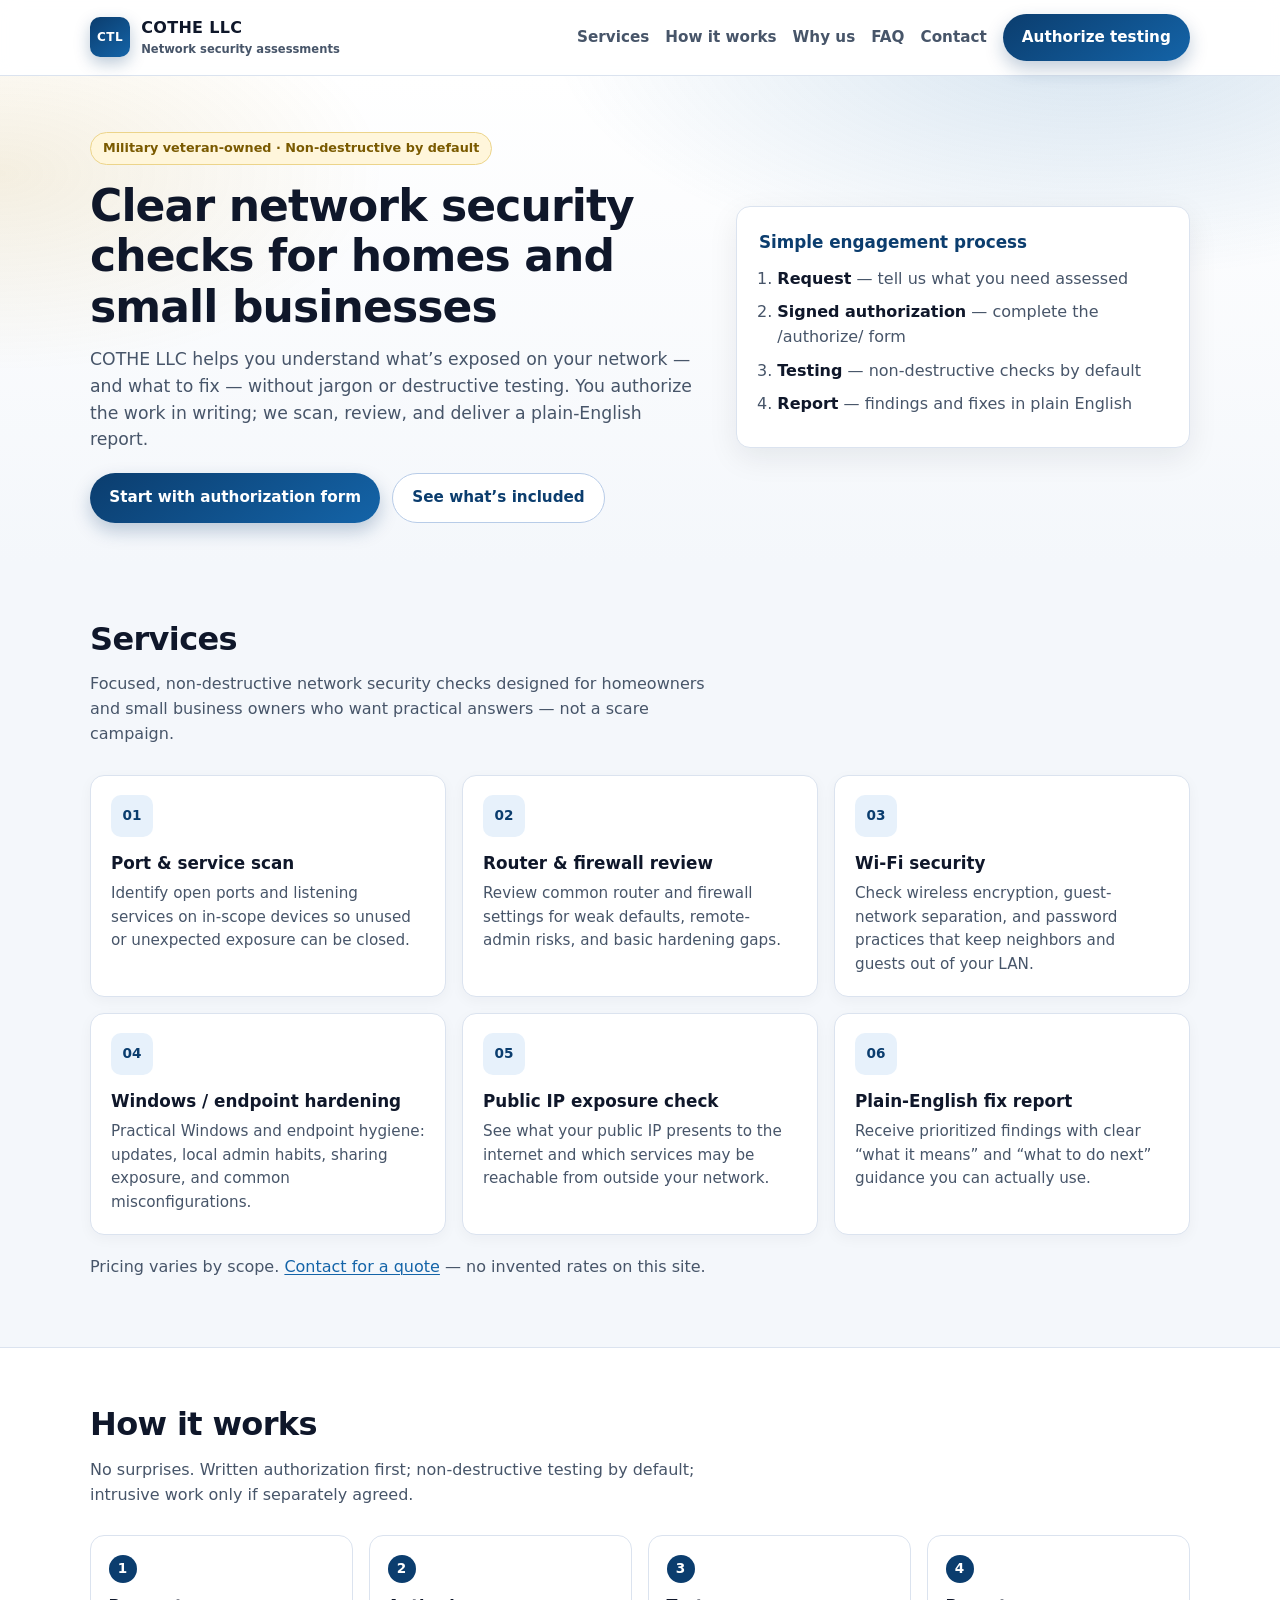
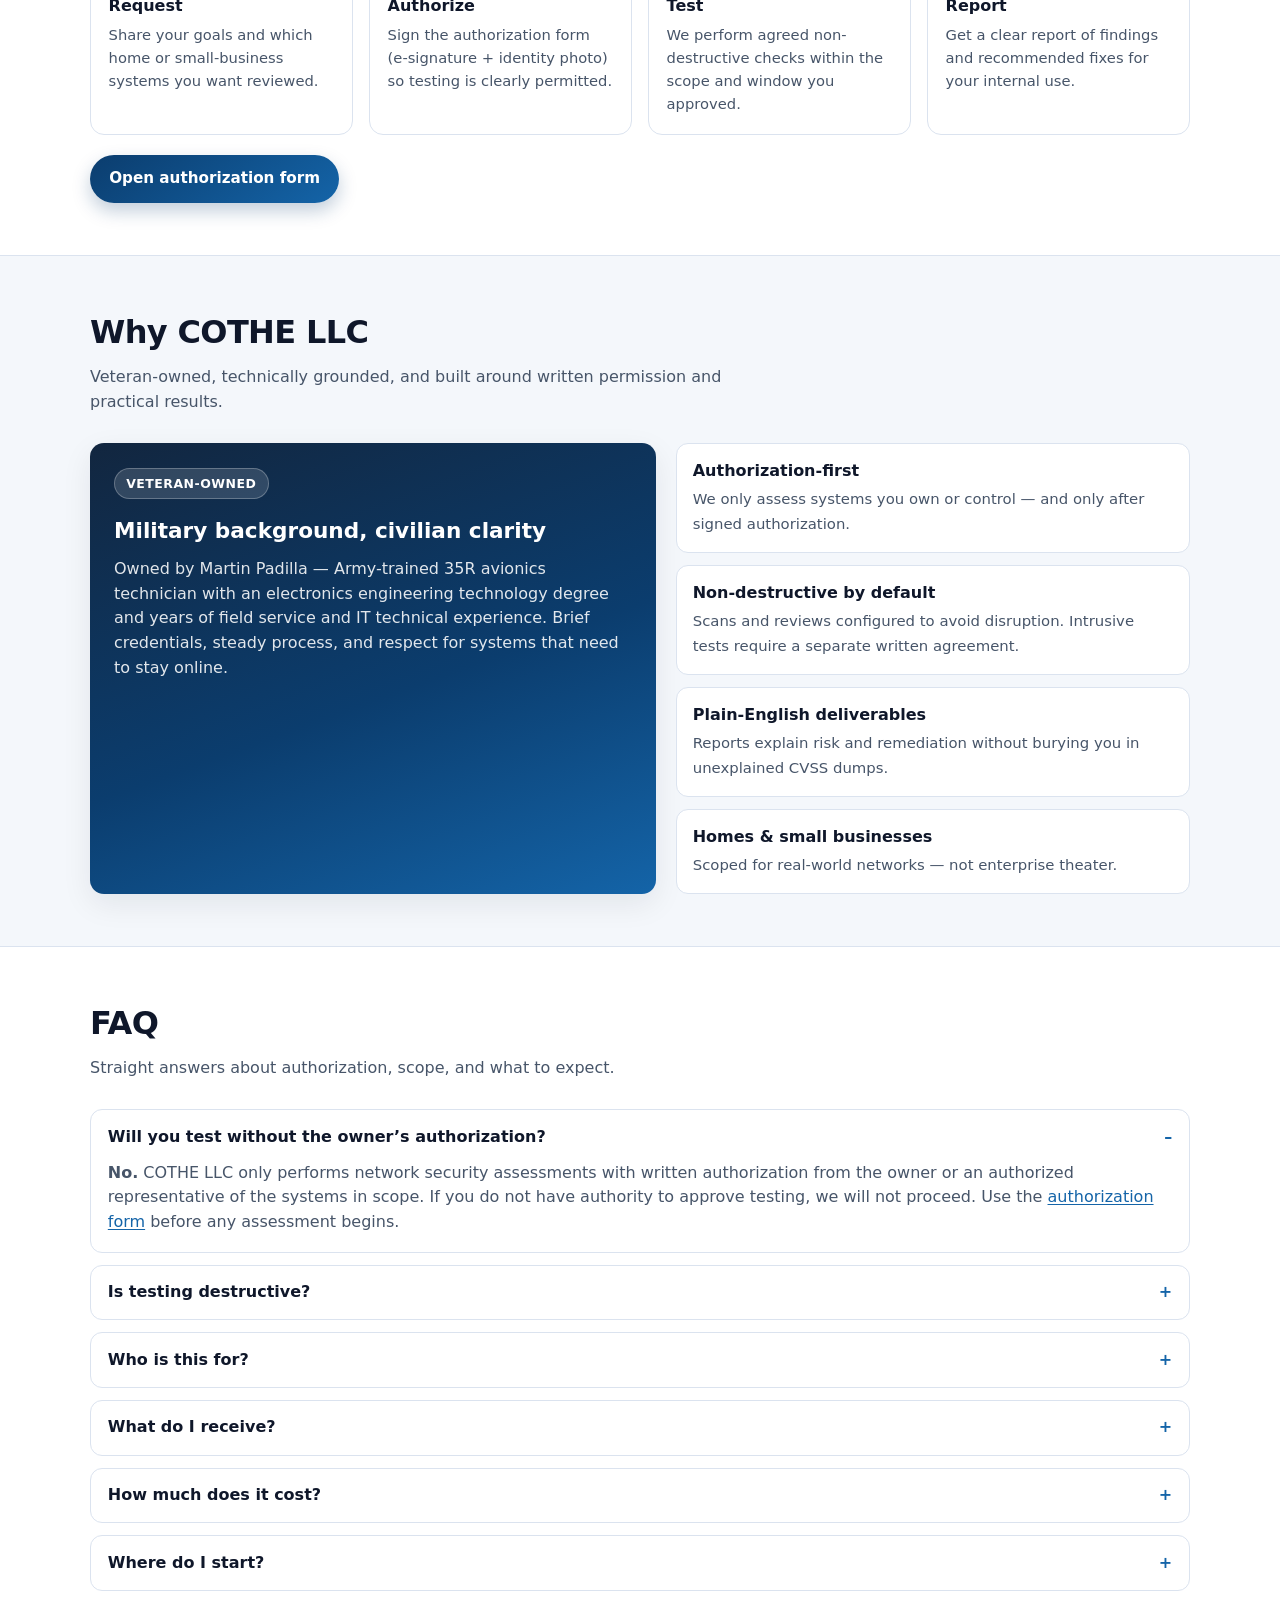
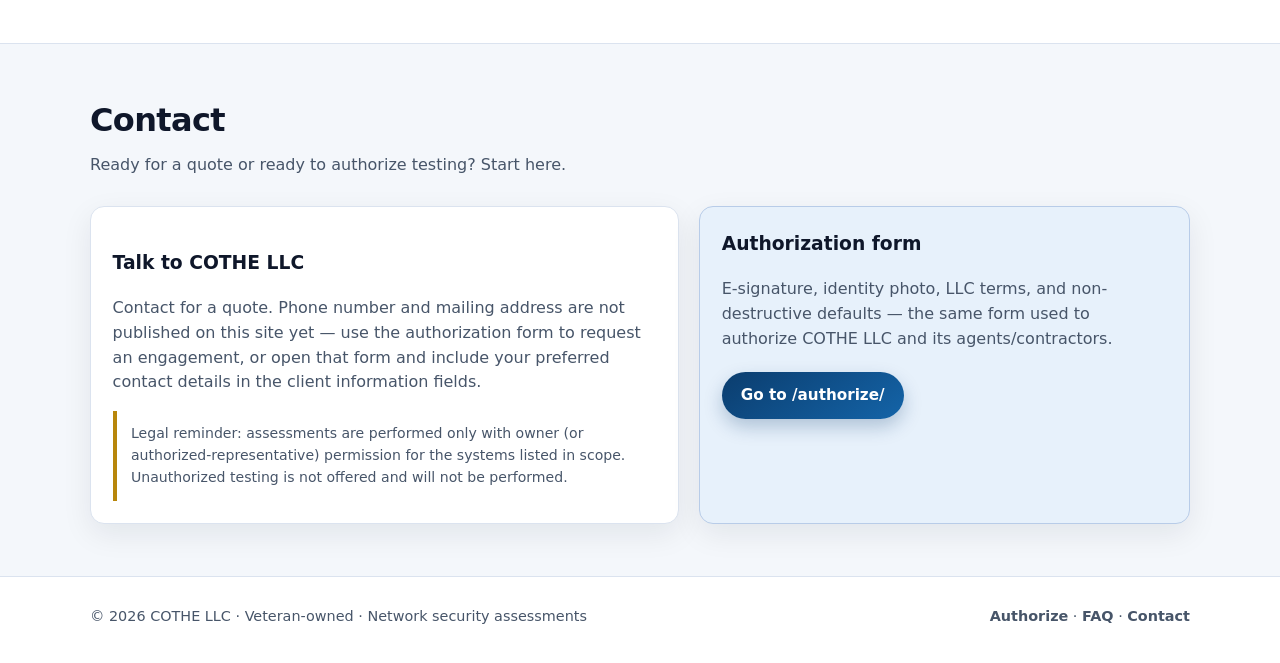
==== index.html @ 84a48ce0 "Initial COTHE LLC site with authorization form Veteran-owned network security assessment site and /a" ====
<!DOCTYPE html>
<html lang="en">
<head>
  <meta charset="UTF-8" />
  <meta name="viewport" content="width=device-width, initial-scale=1" />
  <meta name="description" content="COTHE LLC — veteran-owned network security assessments for homes and small businesses. Non-destructive checks with clear, plain-English reports." />
  <title>COTHE LLC — Network Security Assessments</title>
  <link rel="stylesheet" href="css/styles.css" />
</head>
<body>
  <header class="site-header">
    <div class="container nav">
      <a class="brand" href="./">
        <div class="brand-mark">CTL</div>
        <div>
          COTHE LLC
          <span>Network security assessments</span>
        </div>
      </a>
      <ul class="nav-links">
        <li><a href="#services">Services</a></li>
        <li><a href="#how">How it works</a></li>
        <li><a href="#why">Why us</a></li>
        <li><a href="#faq">FAQ</a></li>
        <li><a href="#contact">Contact</a></li>
        <li><a class="btn btn-primary" href="authorize/">Authorize testing</a></li>
      </ul>
    </div>
  </header>

  <main>
    <section class="hero">
      <div class="container hero-grid">
        <div>
          <div class="eyebrow">Military veteran-owned · Non-destructive by default</div>
          <h1>Clear network security checks for homes and small businesses</h1>
          <p class="lead">
            COTHE LLC helps you understand what’s exposed on your network — and what to fix —
            without jargon or destructive testing. You authorize the work in writing; we scan,
            review, and deliver a plain-English report.
          </p>
          <div class="btn-row">
            <a class="btn btn-primary" href="authorize/">Start with authorization form</a>
            <a class="btn btn-secondary" href="#services">See what’s included</a>
          </div>
        </div>
        <aside class="hero-card" aria-label="Engagement process">
          <h2>Simple engagement process</h2>
          <ol>
            <li><strong>Request</strong> — tell us what you need assessed</li>
            <li><strong>Signed authorization</strong> — complete the /authorize/ form</li>
            <li><strong>Testing</strong> — non-destructive checks by default</li>
            <li><strong>Report</strong> — findings and fixes in plain English</li>
          </ol>
        </aside>
      </div>
    </section>

    <section id="services">
      <div class="container">
        <div class="section-head">
          <h2>Services</h2>
          <p>
            Focused, non-destructive network security checks designed for homeowners and small
            business owners who want practical answers — not a scare campaign.
          </p>
        </div>
        <div class="cards">
          <article class="card">
            <div class="icon">01</div>
            <h3>Port &amp; service scan</h3>
            <p>Identify open ports and listening services on in-scope devices so unused or unexpected exposure can be closed.</p>
          </article>
          <article class="card">
            <div class="icon">02</div>
            <h3>Router &amp; firewall review</h3>
            <p>Review common router and firewall settings for weak defaults, remote-admin risks, and basic hardening gaps.</p>
          </article>
          <article class="card">
            <div class="icon">03</div>
            <h3>Wi‑Fi security</h3>
            <p>Check wireless encryption, guest-network separation, and password practices that keep neighbors and guests out of your LAN.</p>
          </article>
          <article class="card">
            <div class="icon">04</div>
            <h3>Windows / endpoint hardening</h3>
            <p>Practical Windows and endpoint hygiene: updates, local admin habits, sharing exposure, and common misconfigurations.</p>
          </article>
          <article class="card">
            <div class="icon">05</div>
            <h3>Public IP exposure check</h3>
            <p>See what your public IP presents to the internet and which services may be reachable from outside your network.</p>
          </article>
          <article class="card">
            <div class="icon">06</div>
            <h3>Plain-English fix report</h3>
            <p>Receive prioritized findings with clear “what it means” and “what to do next” guidance you can actually use.</p>
          </article>
        </div>
        <p class="muted" style="margin-top:1.25rem;">
          Pricing varies by scope. <a href="#contact">Contact for a quote</a> — no invented rates on this site.
        </p>
      </div>
    </section>

    <section id="how" class="alt">
      <div class="container">
        <div class="section-head">
          <h2>How it works</h2>
          <p>No surprises. Written authorization first; non-destructive testing by default; intrusive work only if separately agreed.</p>
        </div>
        <div class="steps">
          <div class="step">
            <h3>Request</h3>
            <p>Share your goals and which home or small-business systems you want reviewed.</p>
          </div>
          <div class="step">
            <h3>Authorize</h3>
            <p>Sign the authorization form (e-signature + identity photo) so testing is clearly permitted.</p>
          </div>
          <div class="step">
            <h3>Test</h3>
            <p>We perform agreed non-destructive checks within the scope and window you approved.</p>
          </div>
          <div class="step">
            <h3>Report</h3>
            <p>Get a clear report of findings and recommended fixes for your internal use.</p>
          </div>
        </div>
        <div class="btn-row">
          <a class="btn btn-primary" href="authorize/">Open authorization form</a>
        </div>
      </div>
    </section>

    <section id="why">
      <div class="container">
        <div class="section-head">
          <h2>Why COTHE LLC</h2>
          <p>Veteran-owned, technically grounded, and built around written permission and practical results.</p>
        </div>
        <div class="why-grid">
          <div class="badge-card">
            <div class="tag">Veteran-owned</div>
            <h3>Military background, civilian clarity</h3>
            <p>
              Owned by Martin Padilla — Army-trained 35R avionics technician with an electronics
              engineering technology degree and years of field service and IT technical experience.
              Brief credentials, steady process, and respect for systems that need to stay online.
            </p>
          </div>
          <ul class="why-list">
            <li>
              <strong>Authorization-first</strong>
              <span>We only assess systems you own or control — and only after signed authorization.</span>
            </li>
            <li>
              <strong>Non-destructive by default</strong>
              <span>Scans and reviews configured to avoid disruption. Intrusive tests require a separate written agreement.</span>
            </li>
            <li>
              <strong>Plain-English deliverables</strong>
              <span>Reports explain risk and remediation without burying you in unexplained CVSS dumps.</span>
            </li>
            <li>
              <strong>Homes &amp; small businesses</strong>
              <span>Scoped for real-world networks — not enterprise theater.</span>
            </li>
          </ul>
        </div>
      </div>
    </section>

    <section id="faq" class="alt">
      <div class="container">
        <div class="section-head">
          <h2>FAQ</h2>
          <p>Straight answers about authorization, scope, and what to expect.</p>
        </div>
        <div class="faq">
          <details class="faq-item" open>
            <summary>Will you test without the owner’s authorization?</summary>
            <p>
              <strong>No.</strong> COTHE LLC only performs network security assessments with written authorization
              from the owner or an authorized representative of the systems in scope. If you do not have authority
              to approve testing, we will not proceed. Use the <a href="authorize/">authorization form</a> before any assessment begins.
            </p>
          </details>
          <details class="faq-item">
            <summary>Is testing destructive?</summary>
            <p>
              Non-destructive checks are the default (discovery, careful scanning, configuration review, and similar work).
              Intrusive or disruptive testing is not authorized unless separately agreed in writing.
            </p>
          </details>
          <details class="faq-item">
            <summary>Who is this for?</summary>
            <p>
              Homeowners and small businesses that want a practical look at network exposure, Wi‑Fi hygiene,
              router/firewall basics, and endpoint hardening — with a clear fix list afterward.
            </p>
          </details>
          <details class="faq-item">
            <summary>What do I receive?</summary>
            <p>
              A plain-English report for your internal use: what was checked, what matters most, and recommended next steps.
              We do not claim every possible issue will be found; assessments are point-in-time.
            </p>
          </details>
          <details class="faq-item">
            <summary>How much does it cost?</summary>
            <p>
              Scope drives cost. Contact for a quote after describing your network and goals. This site does not list prices.
            </p>
          </details>
          <details class="faq-item">
            <summary>Where do I start?</summary>
            <p>
              Read the process above, then complete the signed <a href="authorize/">authorization form</a>.
              You can also reach out through the contact section for a quote before authorizing.
            </p>
          </details>
        </div>
      </div>
    </section>

    <section id="contact">
      <div class="container">
        <div class="section-head">
          <h2>Contact</h2>
          <p>Ready for a quote or ready to authorize testing? Start here.</p>
        </div>
        <div class="contact-box">
          <div class="contact-card">
            <h3>Talk to COTHE LLC</h3>
            <p class="muted">
              Contact for a quote. Phone number and mailing address are not published on this site yet —
              use the authorization form to request an engagement, or open that form and include your
              preferred contact details in the client information fields.
            </p>
            <div class="legal-note">
              Legal reminder: assessments are performed only with owner (or authorized-representative) permission
              for the systems listed in scope. Unauthorized testing is not offered and will not be performed.
            </div>
          </div>
          <div class="cta-card">
            <h3>Authorization form</h3>
            <p class="muted">
              E-signature, identity photo, LLC terms, and non-destructive defaults — the same form used to authorize COTHE LLC and its agents/contractors.
            </p>
            <div class="btn-row">
              <a class="btn btn-primary" href="authorize/">Go to /authorize/</a>
            </div>
          </div>
        </div>
      </div>
    </section>
  </main>

  <footer class="site-footer">
    <div class="container footer-row">
      <div>© <span id="y"></span> COTHE LLC · Veteran-owned · Network security assessments</div>
      <div>
        <a href="authorize/">Authorize</a>
        ·
        <a href="#faq">FAQ</a>
        ·
        <a href="#contact">Contact</a>
      </div>
    </div>
  </footer>
  <script>
    document.getElementById("y").textContent = new Date().getFullYear();
  </script>
</body>
</html>
---- css/styles.css ----
:root {
  --ink: #0f172a;
  --muted: #475569;
  --line: #dbe3ef;
  --bg: #f4f7fb;
  --paper: #ffffff;
  --accent: #0b3d6e;
  --accent-2: #1464a8;
  --accent-soft: #e7f1fb;
  --gold: #b8860b;
  --gold-soft: #fff6db;
  --ok: #166534;
  --shadow: 0 10px 30px rgba(15, 23, 42, 0.08);
  --radius: 14px;
  --max: 1100px;
}

* { box-sizing: border-box; }
html { scroll-behavior: smooth; }
body {
  margin: 0;
  font-family: "Segoe UI", system-ui, -apple-system, sans-serif;
  color: var(--ink);
  background: var(--bg);
  line-height: 1.55;
  font-size: 16px;
  -webkit-text-size-adjust: 100%;
}

img { max-width: 100%; display: block; }
a { color: var(--accent-2); text-decoration-thickness: 1px; text-underline-offset: 2px; }
a:hover { color: var(--accent); }

.container {
  width: min(100% - 2rem, var(--max));
  margin-inline: auto;
}

/* Header */
.site-header {
  position: sticky;
  top: 0;
  z-index: 50;
  background: rgba(255,255,255,0.92);
  backdrop-filter: blur(10px);
  border-bottom: 1px solid var(--line);
}
.nav {
  display: flex;
  align-items: center;
  justify-content: space-between;
  gap: 1rem;
  padding: 0.85rem 0;
}
.brand {
  display: flex;
  align-items: center;
  gap: 0.7rem;
  text-decoration: none;
  color: var(--ink);
  font-weight: 800;
  letter-spacing: 0.02em;
}
.brand-mark {
  width: 40px;
  height: 40px;
  border-radius: 10px;
  background: linear-gradient(145deg, var(--accent), var(--accent-2));
  color: #fff;
  display: grid;
  place-items: center;
  font-size: 0.75rem;
  font-weight: 800;
  letter-spacing: 0.04em;
  box-shadow: 0 6px 16px rgba(11, 61, 110, 0.28);
}
.brand span { display: block; font-size: 0.72rem; font-weight: 600; color: var(--muted); letter-spacing: 0; }

.nav-links {
  display: flex;
  flex-wrap: wrap;
  gap: 0.35rem 1rem;
  align-items: center;
  list-style: none;
  margin: 0;
  padding: 0;
}
.nav-links a {
  text-decoration: none;
  color: var(--muted);
  font-size: 0.95rem;
  font-weight: 600;
}
.nav-links a:hover { color: var(--accent); }

.btn {
  display: inline-flex;
  align-items: center;
  justify-content: center;
  gap: 0.4rem;
  border: 0;
  border-radius: 999px;
  padding: 0.75rem 1.2rem;
  font-weight: 700;
  font-size: 0.95rem;
  text-decoration: none;
  cursor: pointer;
  font-family: inherit;
}
.btn-primary {
  background: linear-gradient(145deg, var(--accent), var(--accent-2));
  color: #fff !important;
  box-shadow: 0 8px 18px rgba(11, 61, 110, 0.25);
}
.btn-primary:hover { filter: brightness(1.05); }
.btn-secondary {
  background: #fff;
  color: var(--accent) !important;
  border: 1px solid #b8cce8;
}
.btn-secondary:hover { background: var(--accent-soft); }
.btn-row { display: flex; flex-wrap: wrap; gap: 0.75rem; margin-top: 1.25rem; }

/* Hero */
.hero {
  padding: 3.5rem 0 2.5rem;
  background:
    radial-gradient(900px 420px at 85% -10%, rgba(20,100,168,0.18), transparent 60%),
    radial-gradient(700px 360px at 0% 20%, rgba(184,134,11,0.12), transparent 55%),
    linear-gradient(180deg, #fff 0%, var(--bg) 100%);
}
.hero-grid {
  display: grid;
  grid-template-columns: 1.35fr 1fr;
  gap: 2rem;
  align-items: center;
}
.eyebrow {
  display: inline-flex;
  align-items: center;
  gap: 0.45rem;
  background: var(--gold-soft);
  color: #7a5a00;
  border: 1px solid #ecd48a;
  border-radius: 999px;
  padding: 0.35rem 0.75rem;
  font-size: 0.8rem;
  font-weight: 700;
  margin-bottom: 1rem;
}
.hero h1 {
  margin: 0 0 0.85rem;
  font-size: clamp(1.9rem, 4vw, 2.75rem);
  line-height: 1.15;
  letter-spacing: -0.02em;
}
.hero .lead {
  margin: 0;
  color: var(--muted);
  font-size: 1.08rem;
  max-width: 38rem;
}
.hero-card {
  background: var(--paper);
  border: 1px solid var(--line);
  border-radius: var(--radius);
  box-shadow: var(--shadow);
  padding: 1.35rem 1.4rem;
}
.hero-card h2 {
  margin: 0 0 0.75rem;
  font-size: 1.05rem;
  color: var(--accent);
}
.hero-card ol {
  margin: 0;
  padding-left: 1.15rem;
  color: var(--muted);
}
.hero-card li { margin-bottom: 0.55rem; }
.hero-card li strong { color: var(--ink); }

/* Sections */
section { padding: 3.25rem 0; }
section.alt { background: #fff; border-block: 1px solid var(--line); }
.section-head {
  max-width: 40rem;
  margin-bottom: 1.75rem;
}
.section-head h2 {
  margin: 0 0 0.5rem;
  font-size: clamp(1.5rem, 3vw, 2rem);
  letter-spacing: -0.02em;
}
.section-head p {
  margin: 0;
  color: var(--muted);
}

.cards {
  display: grid;
  grid-template-columns: repeat(3, 1fr);
  gap: 1rem;
}
.card {
  background: var(--paper);
  border: 1px solid var(--line);
  border-radius: var(--radius);
  padding: 1.2rem 1.25rem;
  box-shadow: 0 4px 14px rgba(15,23,42,0.04);
}
.card .icon {
  width: 42px;
  height: 42px;
  border-radius: 10px;
  display: grid;
  place-items: center;
  background: var(--accent-soft);
  color: var(--accent);
  font-weight: 800;
  margin-bottom: 0.8rem;
  font-size: 0.85rem;
}
.card h3 { margin: 0 0 0.4rem; font-size: 1.05rem; }
.card p { margin: 0; color: var(--muted); font-size: 0.95rem; }

.steps {
  display: grid;
  grid-template-columns: repeat(4, 1fr);
  gap: 1rem;
  counter-reset: step;
}
.step {
  background: var(--paper);
  border: 1px solid var(--line);
  border-radius: var(--radius);
  padding: 1.15rem 1.1rem;
  position: relative;
}
.step::before {
  counter-increment: step;
  content: counter(step);
  display: inline-grid;
  place-items: center;
  width: 28px;
  height: 28px;
  border-radius: 50%;
  background: var(--accent);
  color: #fff;
  font-size: 0.85rem;
  font-weight: 800;
  margin-bottom: 0.7rem;
}
.step h3 { margin: 0 0 0.35rem; font-size: 1rem; }
.step p { margin: 0; color: var(--muted); font-size: 0.92rem; }

.why-grid {
  display: grid;
  grid-template-columns: 1.1fr 1fr;
  gap: 1.25rem;
  align-items: stretch;
}
.badge-card {
  background: linear-gradient(160deg, #12263f, #0b3d6e 55%, #1464a8);
  color: #fff;
  border-radius: var(--radius);
  padding: 1.6rem 1.5rem;
  box-shadow: var(--shadow);
}
.badge-card .tag {
  display: inline-block;
  background: rgba(255,255,255,0.14);
  border: 1px solid rgba(255,255,255,0.25);
  border-radius: 999px;
  padding: 0.3rem 0.7rem;
  font-size: 0.78rem;
  font-weight: 700;
  letter-spacing: 0.04em;
  text-transform: uppercase;
  margin-bottom: 0.9rem;
}
.badge-card h3 { margin: 0 0 0.6rem; font-size: 1.35rem; }
.badge-card p { margin: 0; color: rgba(255,255,255,0.88); }
.why-list {
  list-style: none;
  margin: 0;
  padding: 0;
  display: grid;
  gap: 0.75rem;
}
.why-list li {
  background: var(--paper);
  border: 1px solid var(--line);
  border-radius: 12px;
  padding: 0.95rem 1rem;
}
.why-list strong { display: block; margin-bottom: 0.2rem; }
.why-list span { color: var(--muted); font-size: 0.93rem; }

.faq {
  display: grid;
  gap: 0.75rem;
}
details.faq-item {
  background: var(--paper);
  border: 1px solid var(--line);
  border-radius: 12px;
  padding: 0.9rem 1.05rem;
}
details.faq-item summary {
  cursor: pointer;
  font-weight: 700;
  list-style: none;
}
details.faq-item summary::-webkit-details-marker { display: none; }
details.faq-item summary::after {
  content: "+";
  float: right;
  color: var(--accent-2);
  font-weight: 800;
}
details.faq-item[open] summary::after { content: "–"; }
details.faq-item p {
  margin: 0.7rem 0 0.15rem;
  color: var(--muted);
}

.contact-box {
  display: grid;
  grid-template-columns: 1.2fr 1fr;
  gap: 1.25rem;
  align-items: stretch;
}
.contact-card, .cta-card {
  background: var(--paper);
  border: 1px solid var(--line);
  border-radius: var(--radius);
  padding: 1.4rem 1.35rem;
  box-shadow: var(--shadow);
}
.cta-card {
  background: var(--accent-soft);
  border-color: #b8cce8;
}
.cta-card h3 { margin-top: 0; }
.muted { color: var(--muted); }
.legal-note {
  margin-top: 1rem;
  font-size: 0.88rem;
  color: var(--muted);
  background: #fff;
  border-left: 4px solid var(--gold);
  padding: 0.75rem 0.9rem;
  border-radius: 0 8px 8px 0;
}

.site-footer {
  padding: 1.75rem 0 2.25rem;
  border-top: 1px solid var(--line);
  background: #fff;
  color: var(--muted);
  font-size: 0.9rem;
}
.footer-row {
  display: flex;
  flex-wrap: wrap;
  gap: 0.75rem 1.25rem;
  justify-content: space-between;
  align-items: center;
}
.footer-row a { color: var(--muted); text-decoration: none; font-weight: 600; }
.footer-row a:hover { color: var(--accent); }

@media (max-width: 900px) {
  .hero-grid, .why-grid, .contact-box { grid-template-columns: 1fr; }
  .cards { grid-template-columns: 1fr 1fr; }
  .steps { grid-template-columns: 1fr 1fr; }
}
@media (max-width: 640px) {
  .nav { flex-direction: column; align-items: flex-start; }
  .nav-links { width: 100%; gap: 0.55rem 0.9rem; }
  .cards, .steps { grid-template-columns: 1fr; }
  .hero { padding-top: 2.25rem; }
}
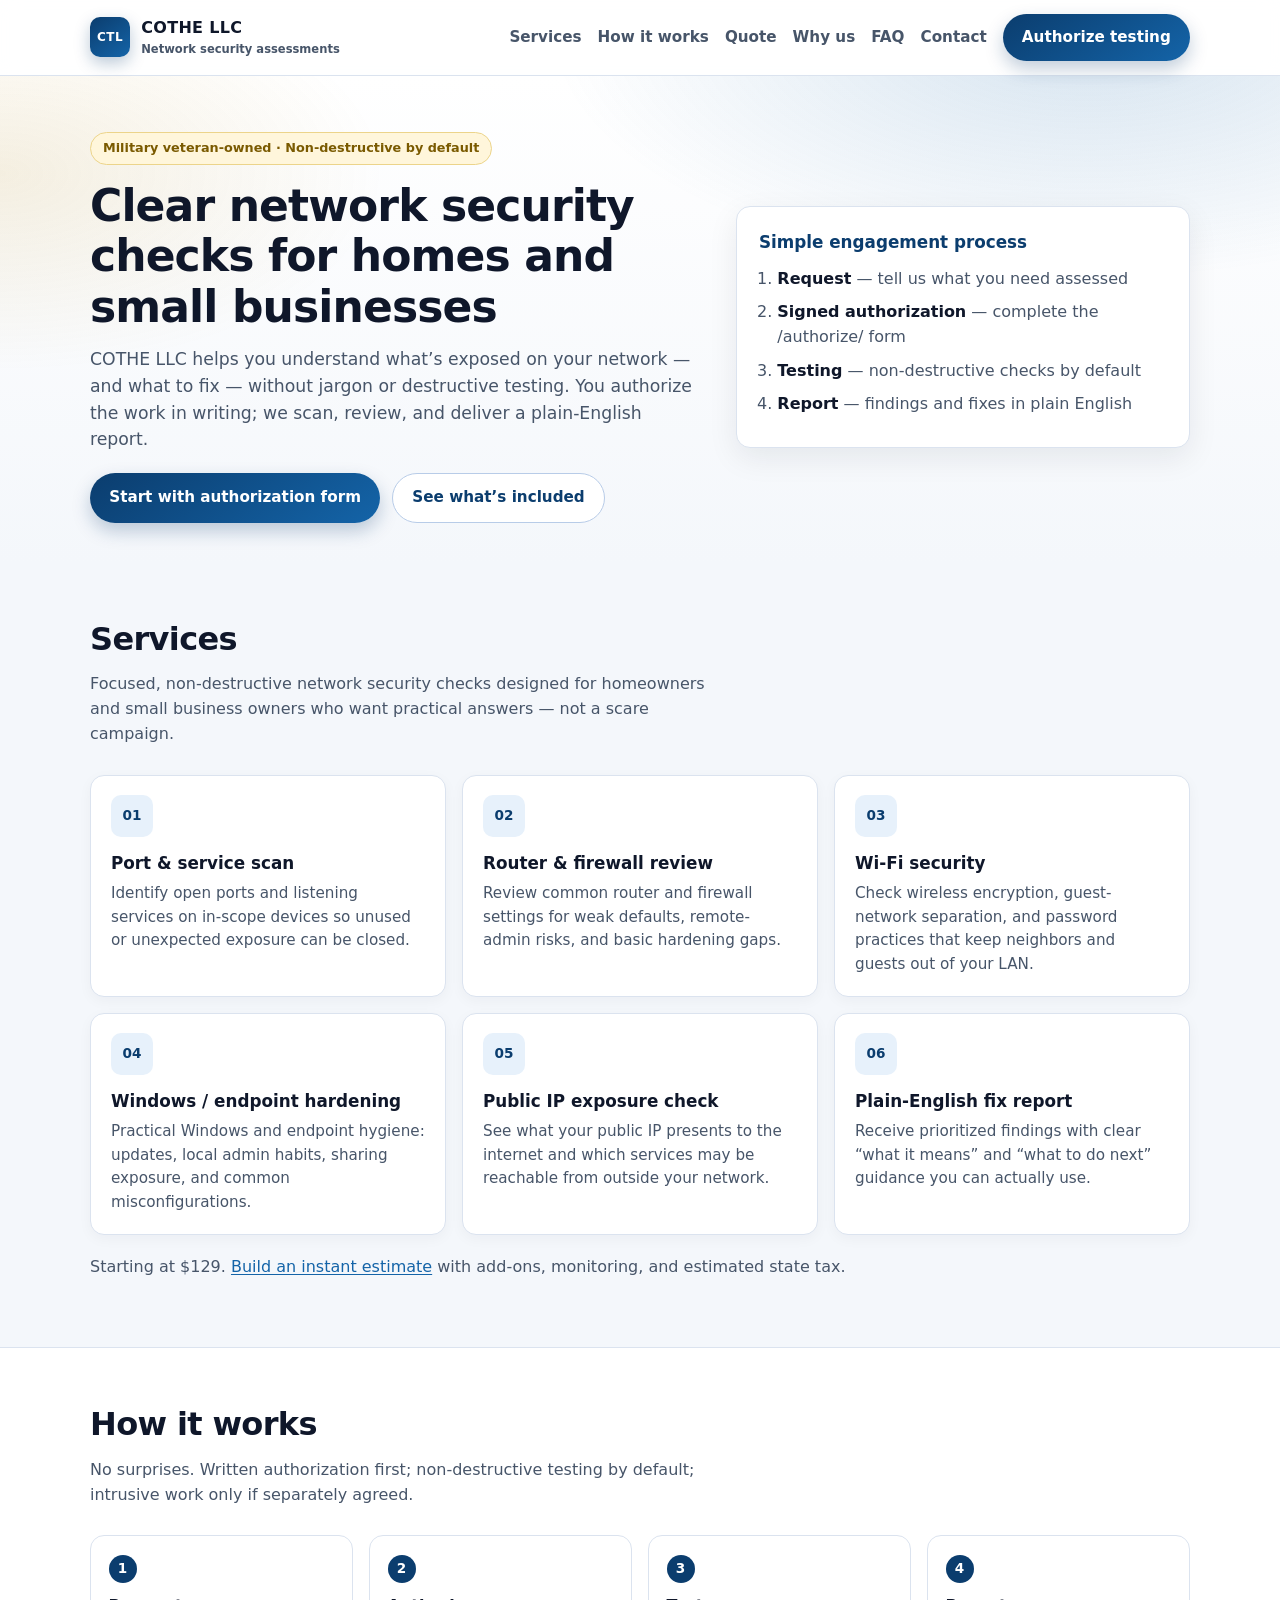
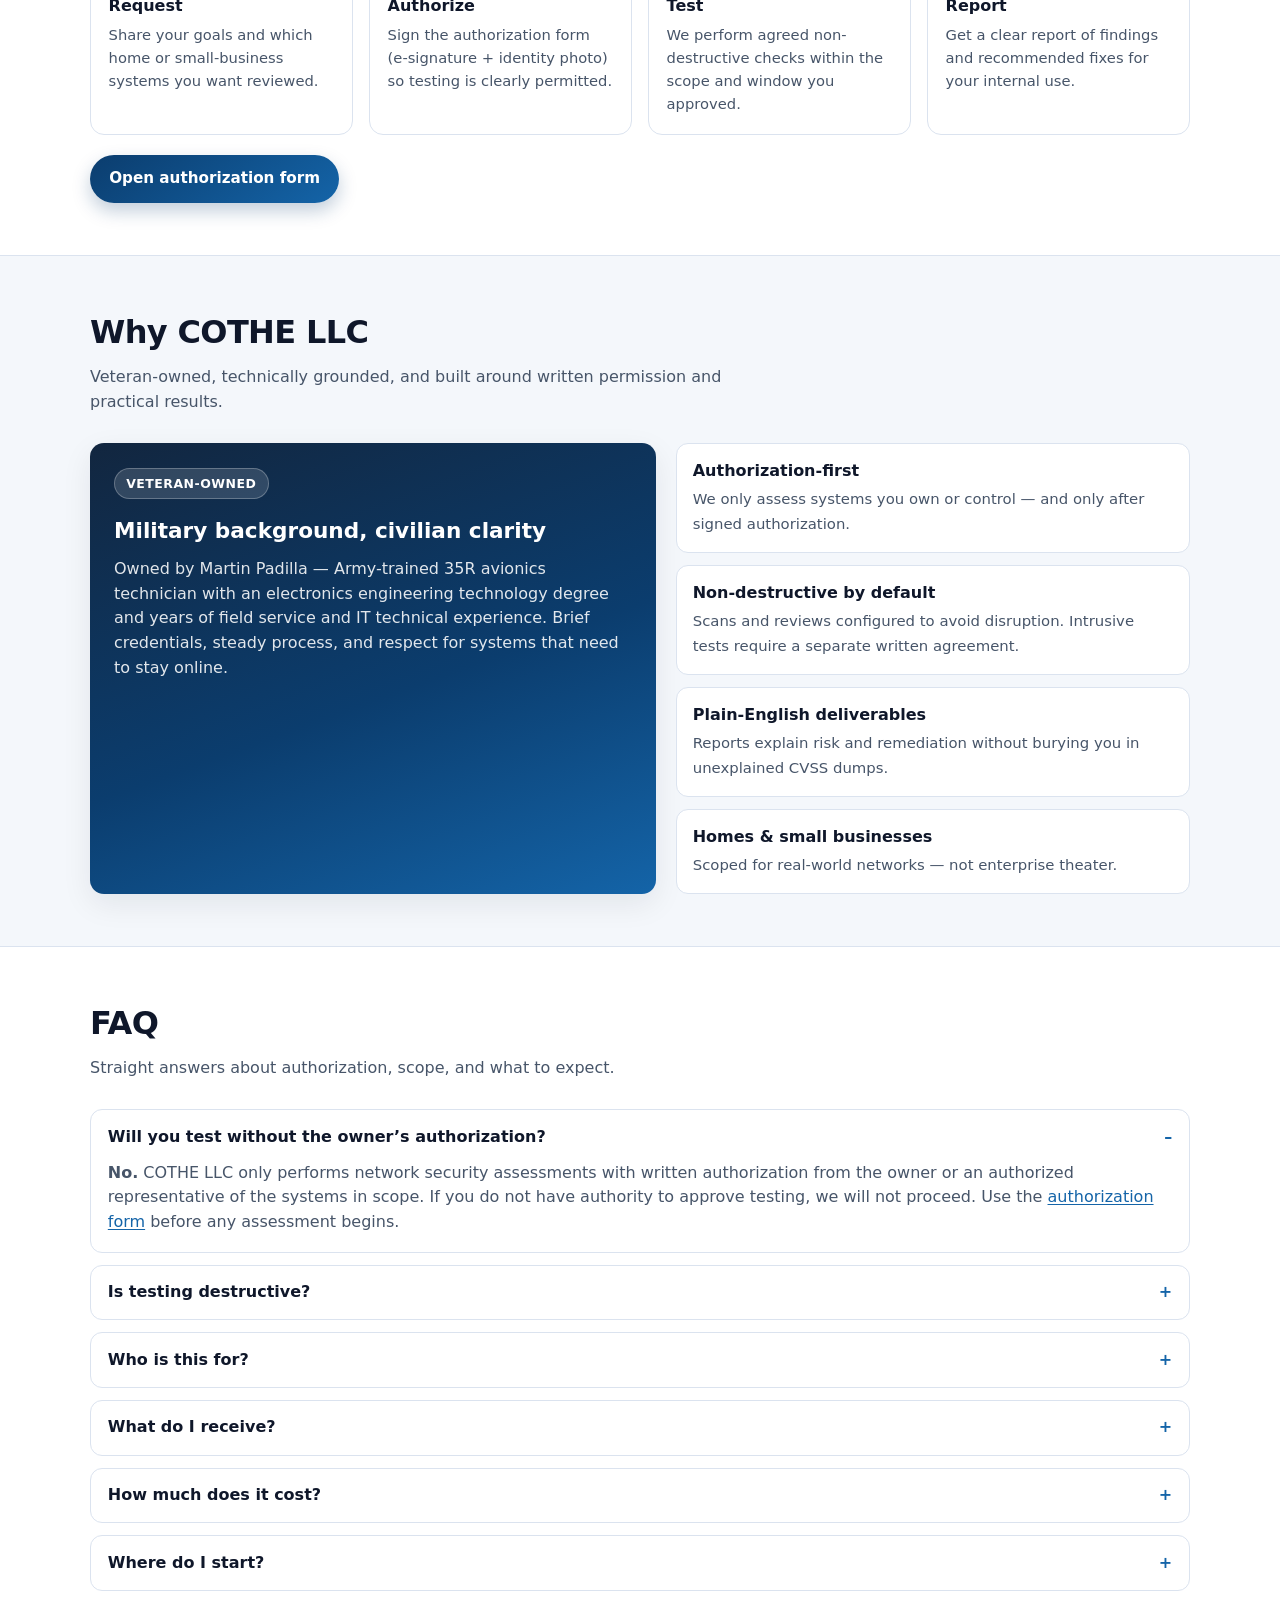
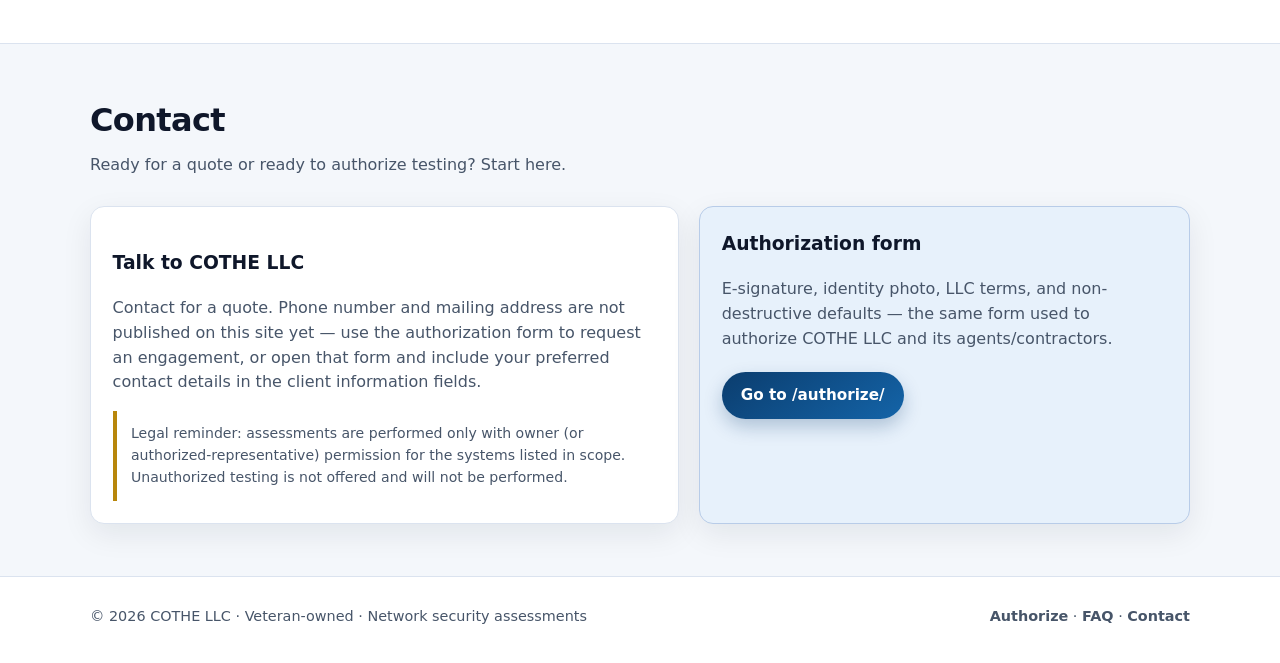
==== commit d9e4e5e8: "Add /quote/ price builder with state tax estimates; attach quote to authorization intake" ====
--- a/index.html
+++ b/index.html
@@ -20,6 +20,7 @@
       <ul class="nav-links">
         <li><a href="#services">Services</a></li>
         <li><a href="#how">How it works</a></li>
+        <li><a href="quote/">Quote</a></li>
         <li><a href="#why">Why us</a></li>
         <li><a href="#faq">FAQ</a></li>
         <li><a href="#contact">Contact</a></li>
@@ -98,7 +99,7 @@
           </article>
         </div>
         <p class="muted" style="margin-top:1.25rem;">
-          Pricing varies by scope. <a href="#contact">Contact for a quote</a> — no invented rates on this site.
+          Starting at $129. <a href="quote/">Build an instant estimate</a> with add-ons, monitoring, and estimated state tax.
         </p>
       </div>
     </section>
@@ -210,7 +211,7 @@
           <details class="faq-item">
             <summary>How much does it cost?</summary>
             <p>
-              Scope drives cost. Contact for a quote after describing your network and goals. This site does not list prices.
+              Home checks start at $249 (remote external-only $129); small business checks start at $895. Use the <a href="quote/">quote builder</a> for an estimate including add-ons and estimated tax.
             </p>
           </details>
           <details class="faq-item">
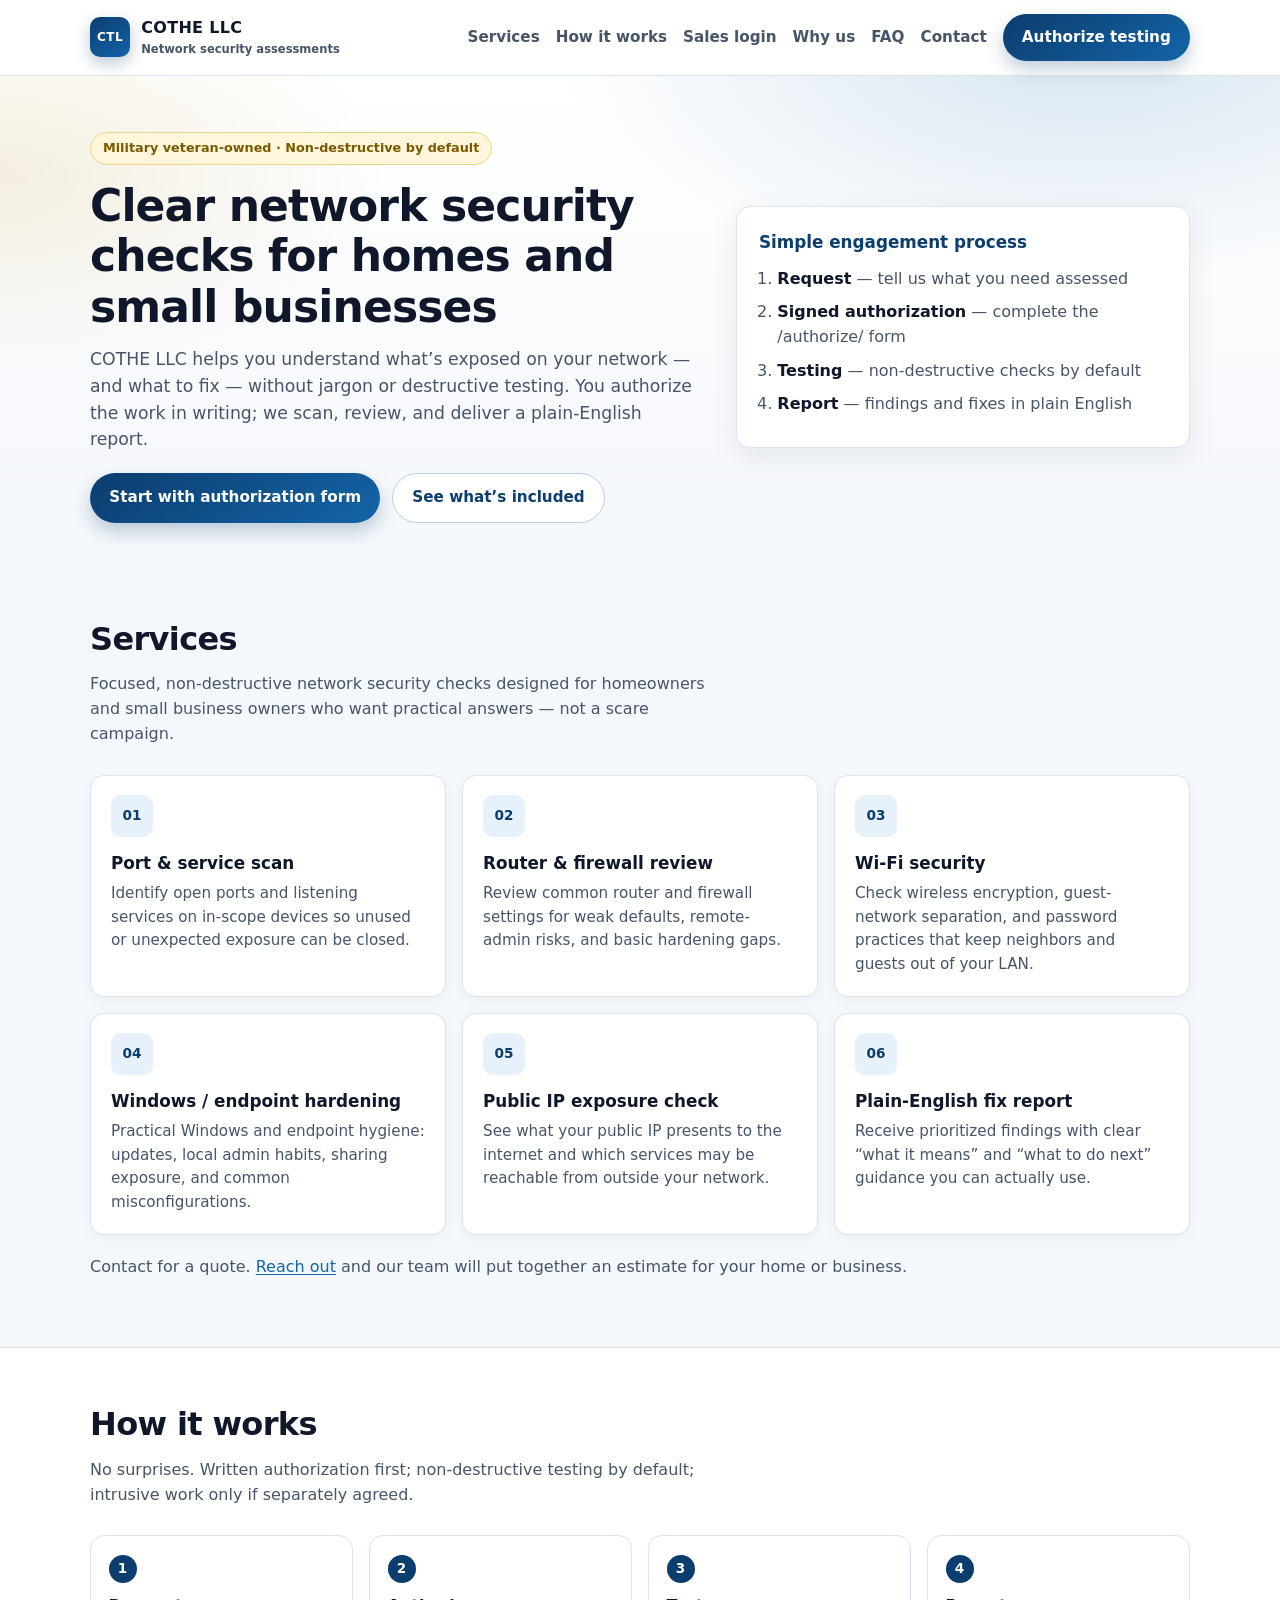
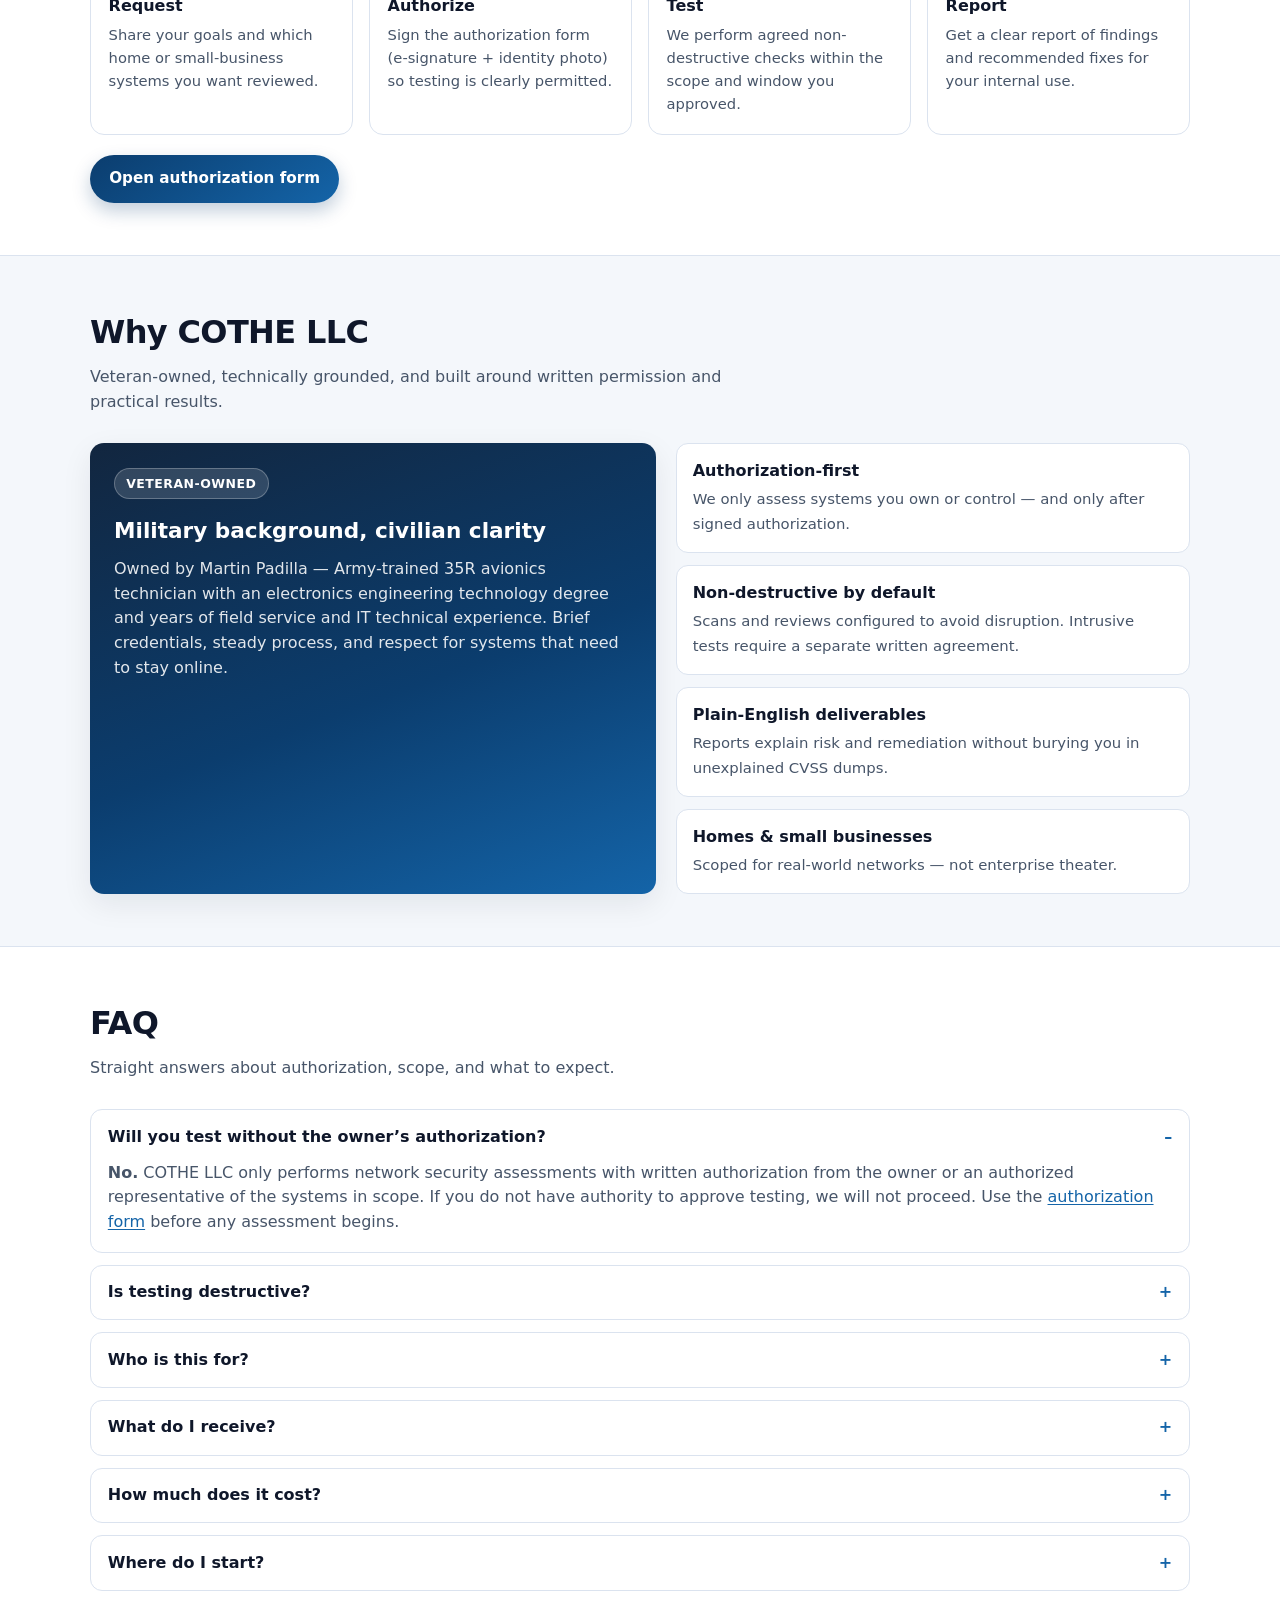
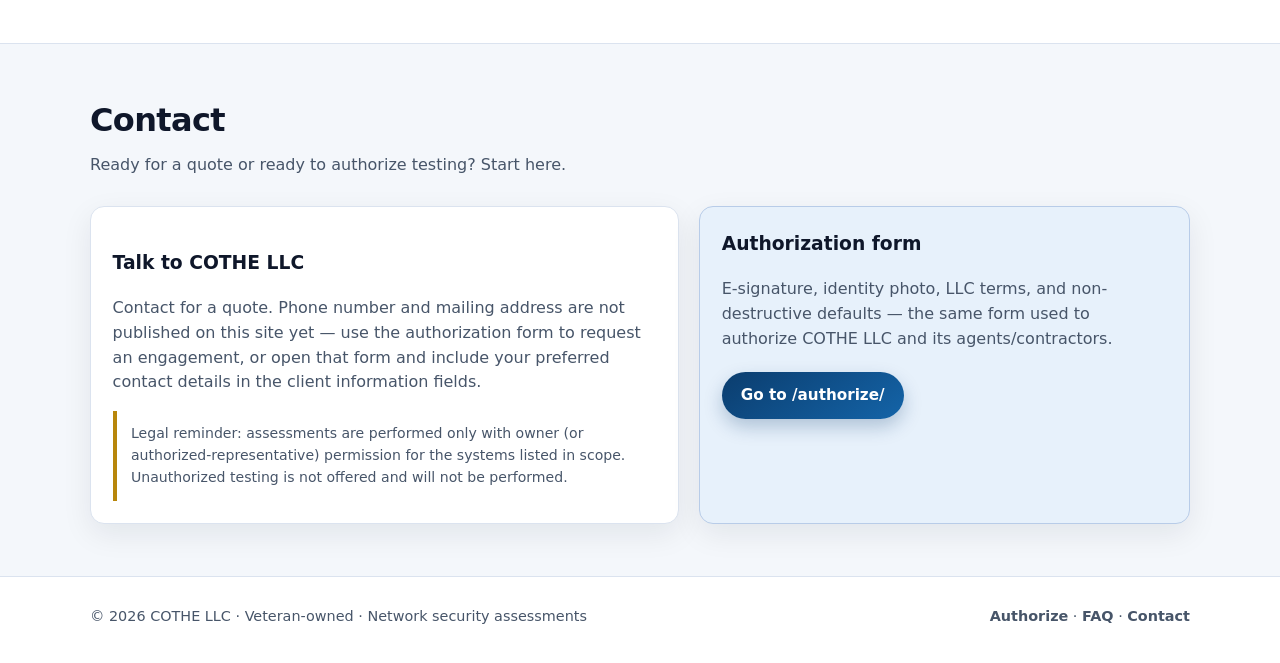
==== commit 7436b37a: "Lock quote builder behind encrypted sales login; remove public prices" ====
--- a/index.html
+++ b/index.html
@@ -20,7 +20,7 @@
       <ul class="nav-links">
         <li><a href="#services">Services</a></li>
         <li><a href="#how">How it works</a></li>
-        <li><a href="quote/">Quote</a></li>
+        <li><a href="quote/">Sales login</a></li>
         <li><a href="#why">Why us</a></li>
         <li><a href="#faq">FAQ</a></li>
         <li><a href="#contact">Contact</a></li>
@@ -99,7 +99,7 @@
           </article>
         </div>
         <p class="muted" style="margin-top:1.25rem;">
-          Starting at $129. <a href="quote/">Build an instant estimate</a> with add-ons, monitoring, and estimated state tax.
+          Contact for a quote. <a href="#contact">Reach out</a> and our team will put together an estimate for your home or business.
         </p>
       </div>
     </section>
@@ -211,7 +211,7 @@
           <details class="faq-item">
             <summary>How much does it cost?</summary>
             <p>
-              Home checks start at $249 (remote external-only $129); small business checks start at $895. Use the <a href="quote/">quote builder</a> for an estimate including add-ons and estimated tax.
+              Pricing depends on the size of your home or business network and the add-ons you need. Contact for a quote and our team will send you an estimate.
             </p>
           </details>
           <details class="faq-item">
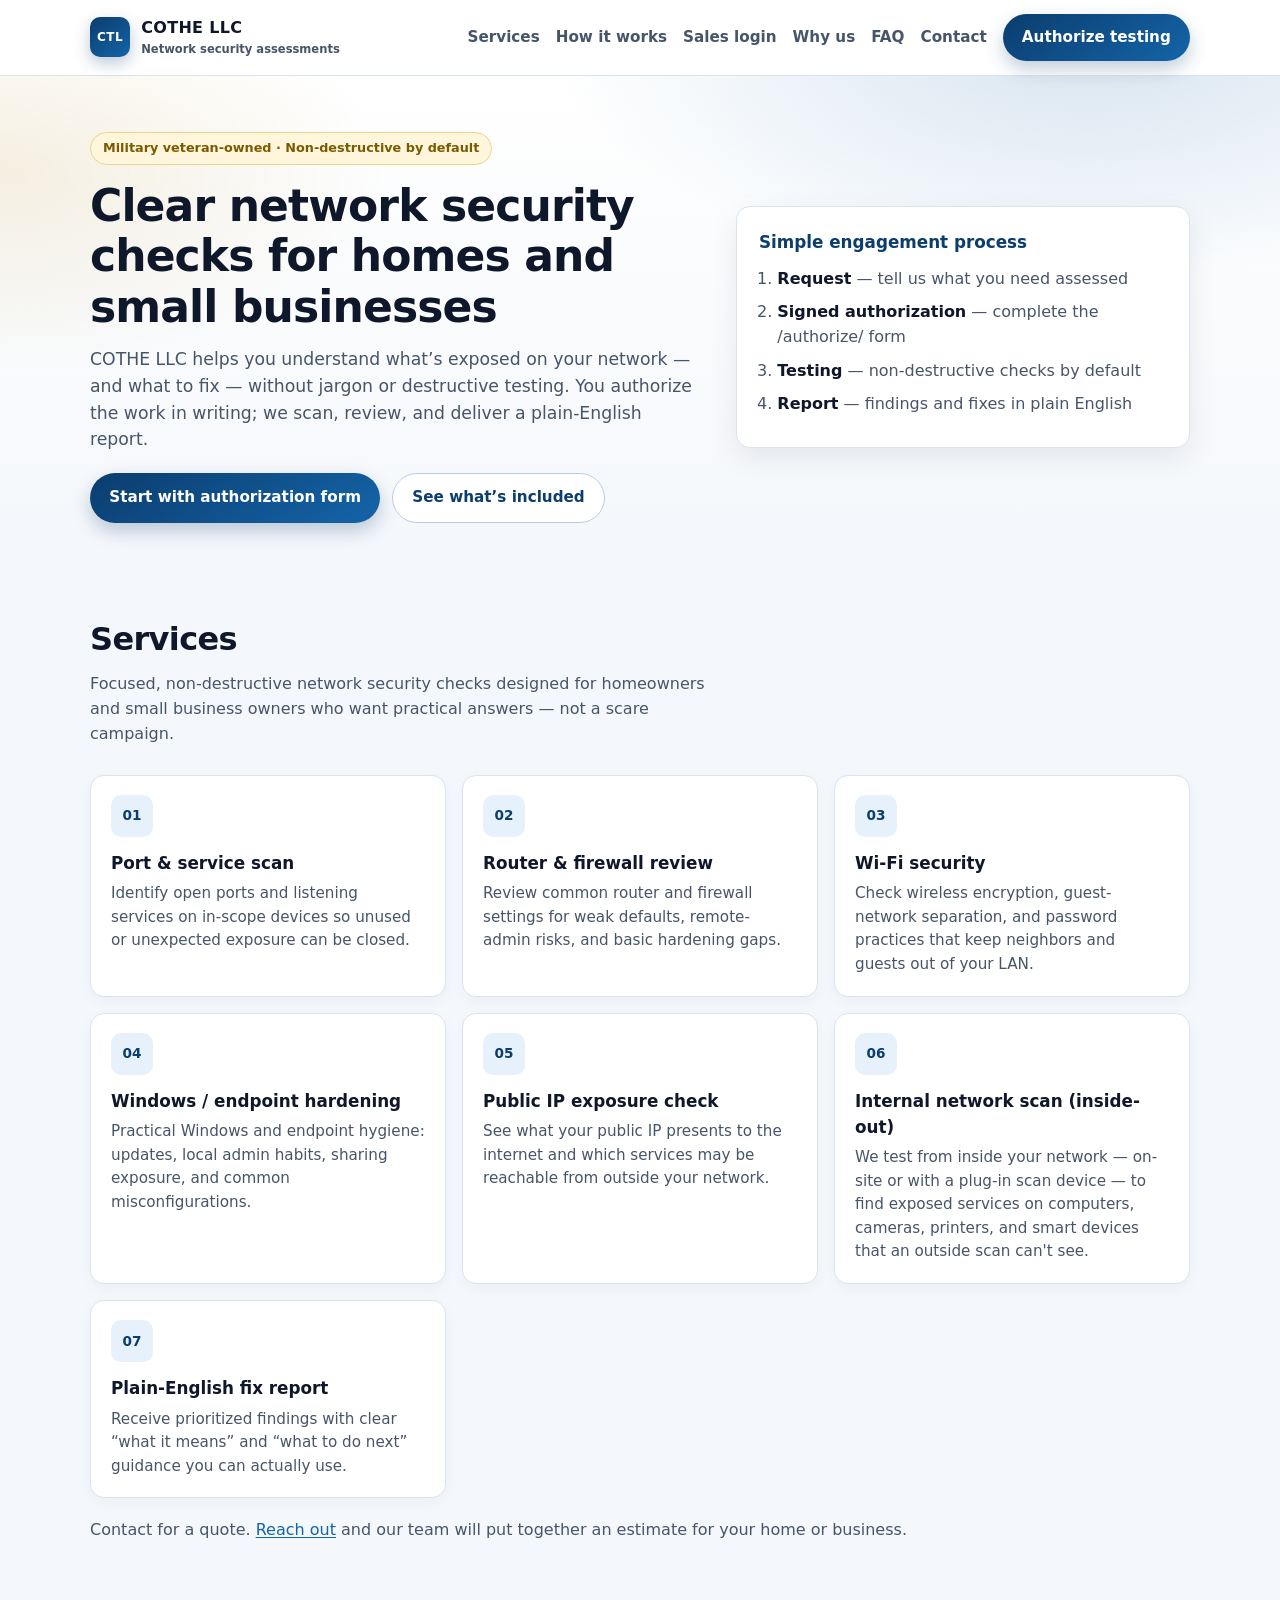
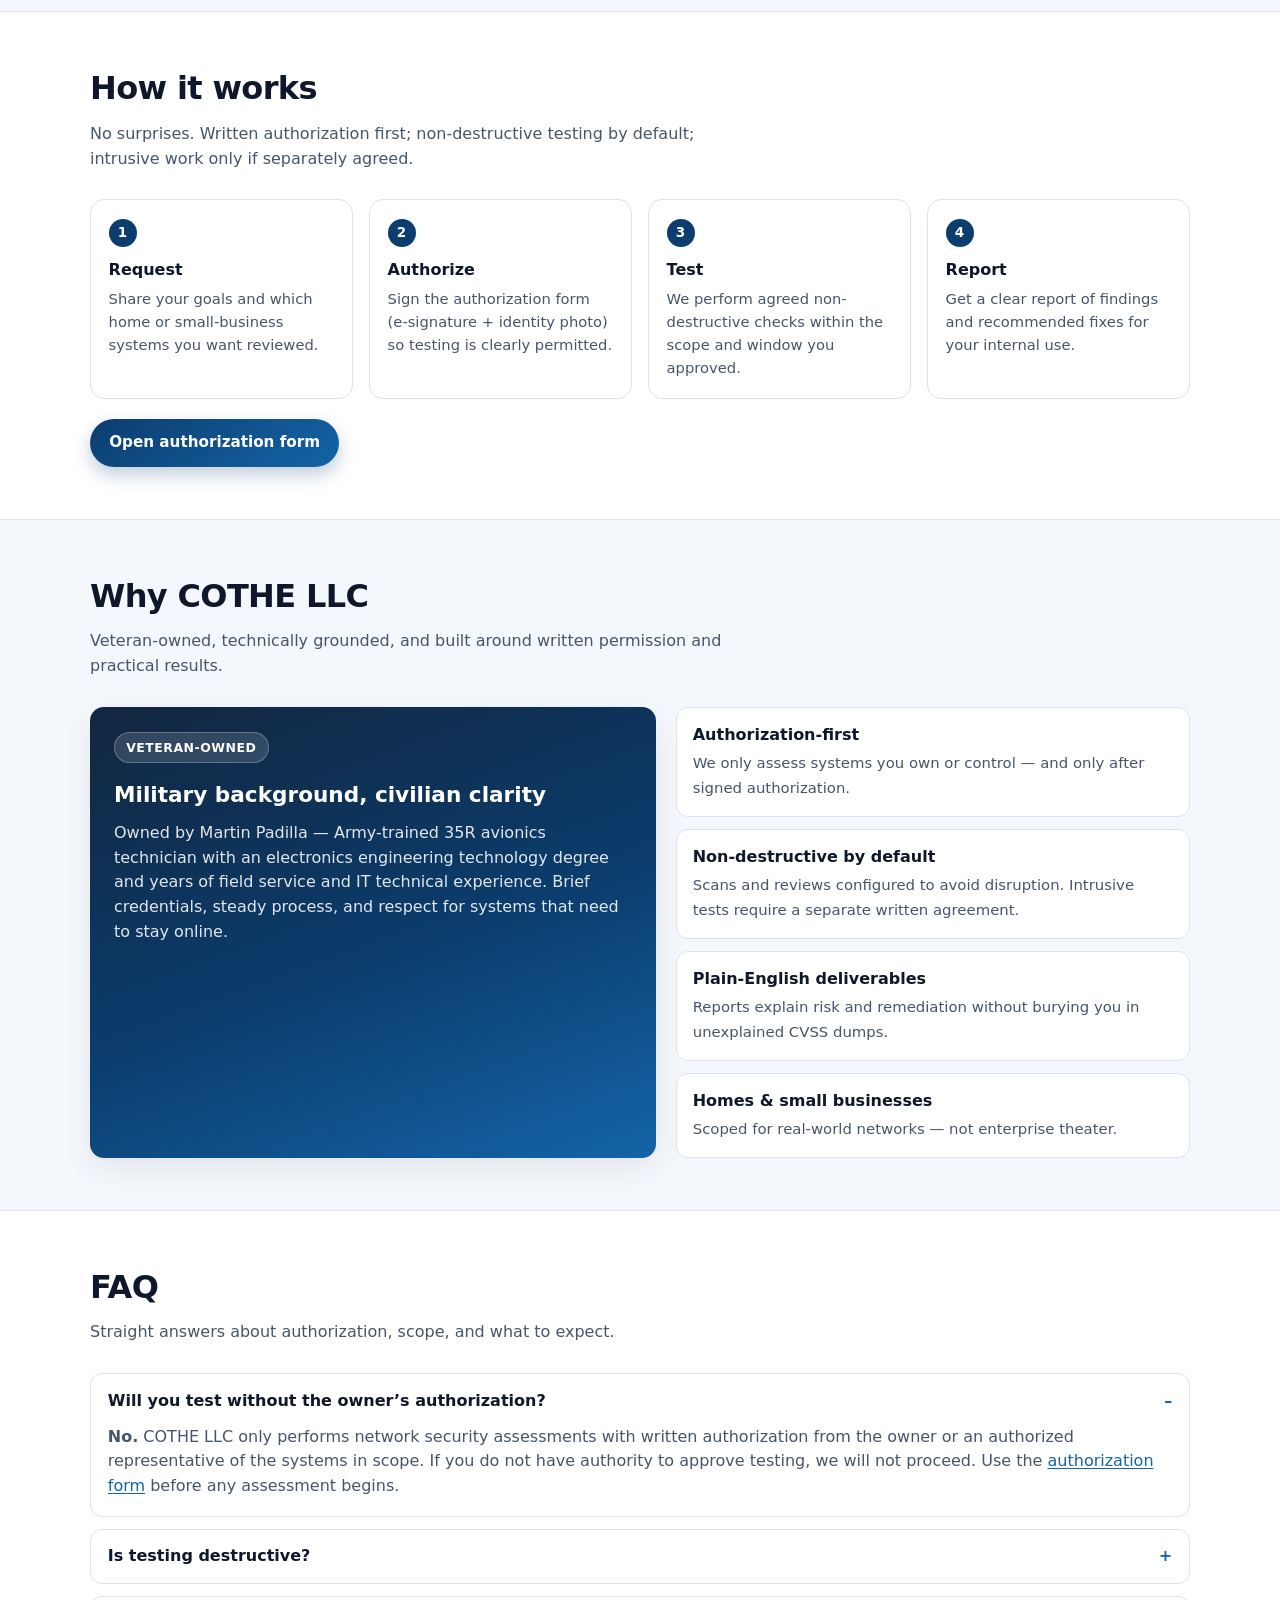
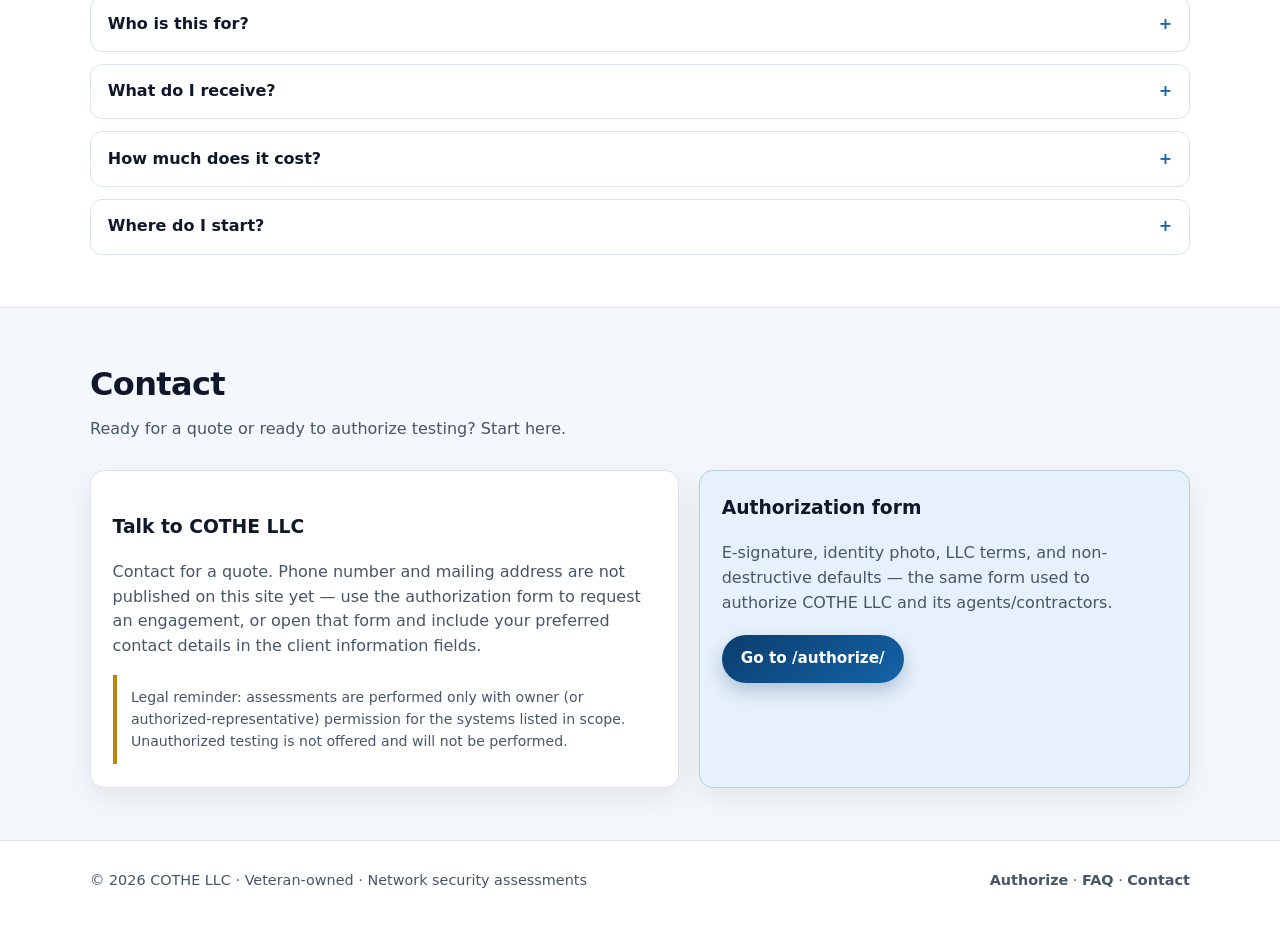
==== commit 440e82fd: "Add internal (inside-out) network testing: service card, authorization opt-in + ranges, --internal r" ====
--- a/index.html
+++ b/index.html
@@ -94,6 +94,11 @@
           </article>
           <article class="card">
             <div class="icon">06</div>
+            <h3>Internal network scan (inside-out)</h3>
+            <p>We test from inside your network — on-site or with a plug-in scan device — to find exposed services on computers, cameras, printers, and smart devices that an outside scan can't see.</p>
+          </article>
+          <article class="card">
+            <div class="icon">07</div>
             <h3>Plain-English fix report</h3>
             <p>Receive prioritized findings with clear “what it means” and “what to do next” guidance you can actually use.</p>
           </article>
